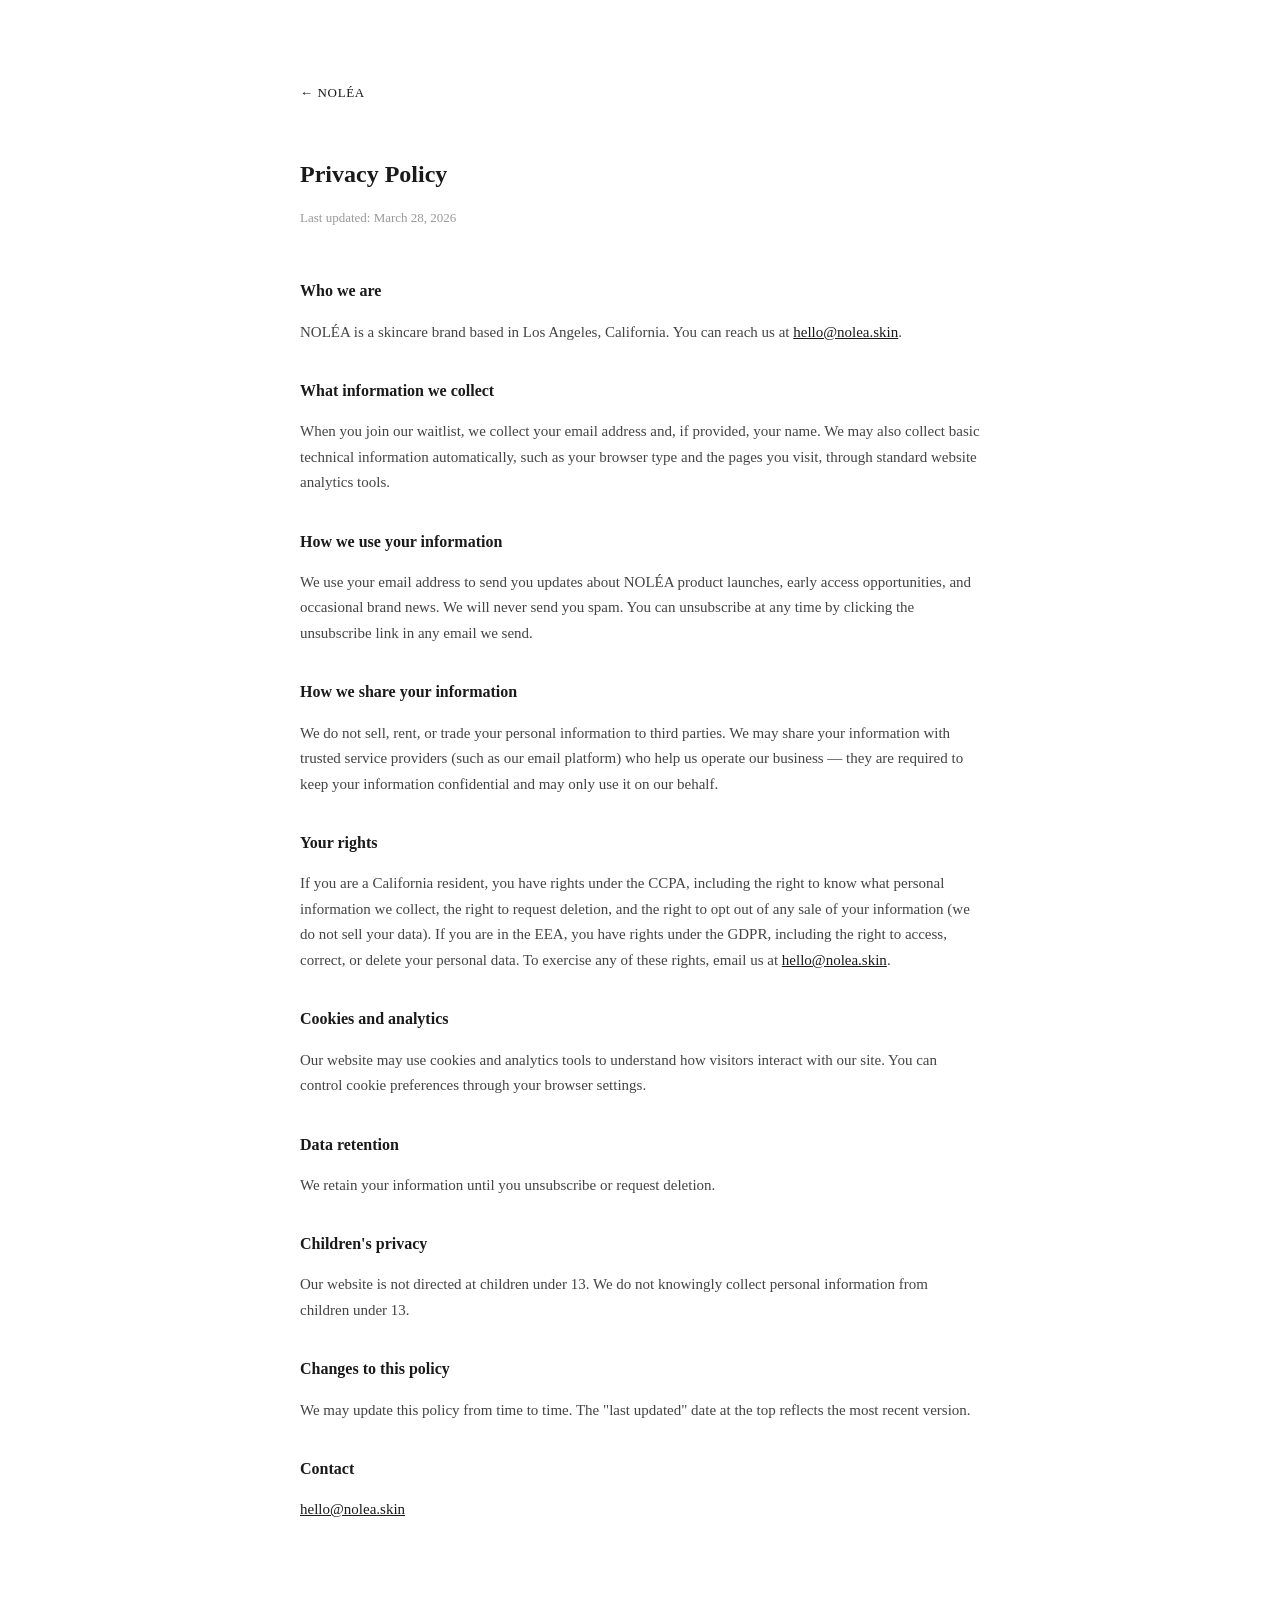
==== privacy/index.html @ 94cbcf1e "Create index.html" ====
<!DOCTYPE html>
<html lang="en">
<head>
  <meta charset="UTF-8" />
  <meta name="viewport" content="width=device-width, initial-scale=1.0" />
  <title>Privacy Policy | NOLÉA</title>
  <style>
    body {
      font-family: inherit;
      max-width: 680px;
      margin: 80px auto;
      padding: 0 24px 80px;
      color: #1a1a1a;
      line-height: 1.7;
      font-size: 15px;
    }
    h1 { font-size: 1.5rem; margin-bottom: 4px; }
    h2 { font-size: 1rem; margin-top: 2rem; margin-bottom: 4px; }
    p, li { color: #444; }
    a { color: #1a1a1a; }
    .meta { color: #999; font-size: 13px; margin-bottom: 48px; }
    nav { margin-bottom: 48px; }
    nav a { text-decoration: none; font-size: 13px; letter-spacing: 0.05em; text-transform: uppercase; }
  </style>
</head>
<body>
  <nav><a href="/">← NOLÉA</a></nav>
  <h1>Privacy Policy</h1>
  <p class="meta">Last updated: March 28, 2026</p>

  <h2>Who we are</h2>
  <p>NOLÉA is a skincare brand based in Los Angeles, California. You can reach us at <a href="mailto:hello@nolea.skin">hello@nolea.skin</a>.</p>

  <h2>What information we collect</h2>
  <p>When you join our waitlist, we collect your email address and, if provided, your name. We may also collect basic technical information automatically, such as your browser type and the pages you visit, through standard website analytics tools.</p>

  <h2>How we use your information</h2>
  <p>We use your email address to send you updates about NOLÉA product launches, early access opportunities, and occasional brand news. We will never send you spam. You can unsubscribe at any time by clicking the unsubscribe link in any email we send.</p>

  <h2>How we share your information</h2>
  <p>We do not sell, rent, or trade your personal information to third parties. We may share your information with trusted service providers (such as our email platform) who help us operate our business — they are required to keep your information confidential and may only use it on our behalf.</p>

  <h2>Your rights</h2>
  <p>If you are a California resident, you have rights under the CCPA, including the right to know what personal information we collect, the right to request deletion, and the right to opt out of any sale of your information (we do not sell your data). If you are in the EEA, you have rights under the GDPR, including the right to access, correct, or delete your personal data. To exercise any of these rights, email us at <a href="mailto:hello@nolea.skin">hello@nolea.skin</a>.</p>

  <h2>Cookies and analytics</h2>
  <p>Our website may use cookies and analytics tools to understand how visitors interact with our site. You can control cookie preferences through your browser settings.</p>

  <h2>Data retention</h2>
  <p>We retain your information until you unsubscribe or request deletion.</p>

  <h2>Children's privacy</h2>
  <p>Our website is not directed at children under 13. We do not knowingly collect personal information from children under 13.</p>

  <h2>Changes to this policy</h2>
  <p>We may update this policy from time to time. The "last updated" date at the top reflects the most recent version.</p>

  <h2>Contact</h2>
  <p><a href="mailto:hello@nolea.skin">hello@nolea.skin</a></p>
</body>
</html>
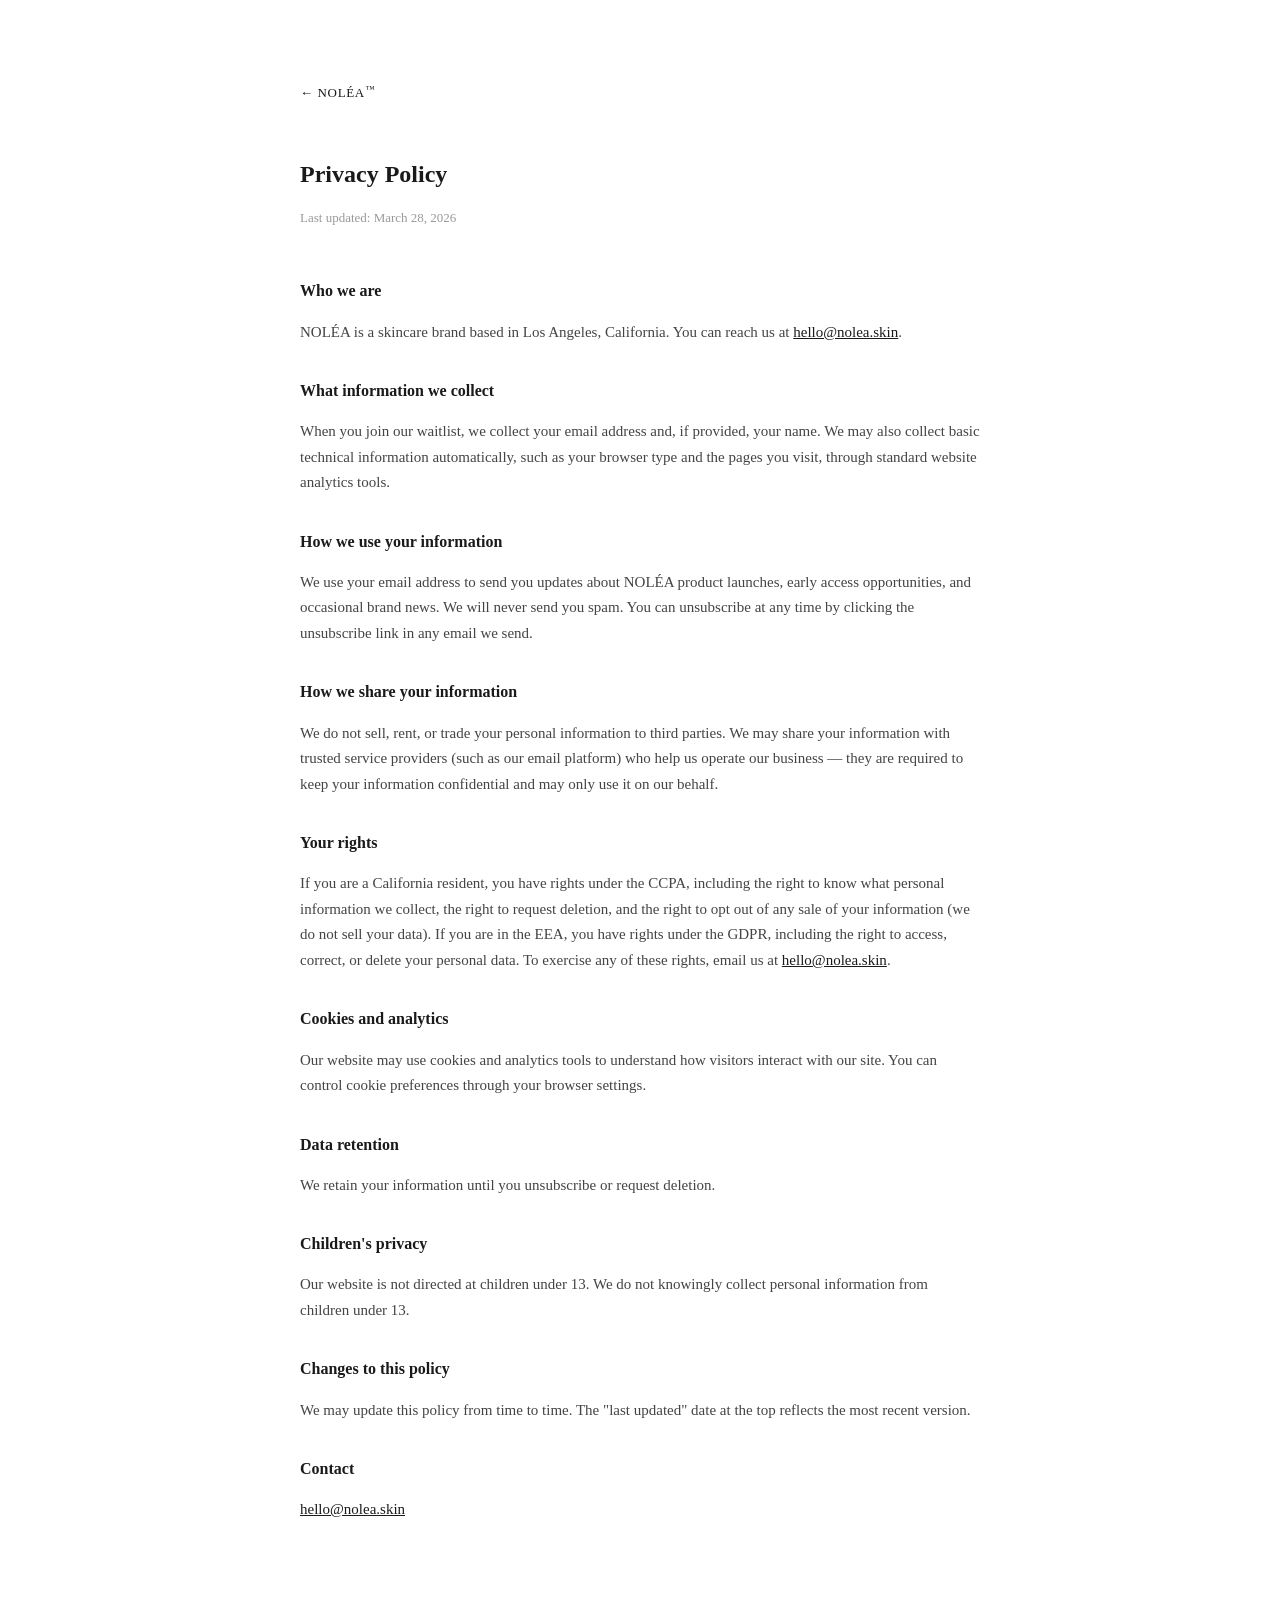
==== commit e3814731: "Add TM trademark symbol to brand name Adds a visually small accessible superscript trademark mark ne" ====
--- a/privacy/index.html
+++ b/privacy/index.html
@@ -3,7 +3,7 @@
 <head>
   <meta charset="UTF-8" />
   <meta name="viewport" content="width=device-width, initial-scale=1.0" />
-  <title>Privacy Policy | NOLÉA</title>
+  <title>Privacy Policy | NOLÉA™</title>
   <style>
     body {
       font-family: inherit;
@@ -24,7 +24,7 @@
   </style>
 </head>
 <body>
-  <nav><a href="/">← NOLÉA</a></nav>
+  <nav><a href="/">← NOLÉA<sup aria-label="trademark" style="font-size:0.7em; vertical-align:super; margin-left:1px;">™</sup></a></nav>
   <h1>Privacy Policy</h1>
   <p class="meta">Last updated: March 28, 2026</p>
 
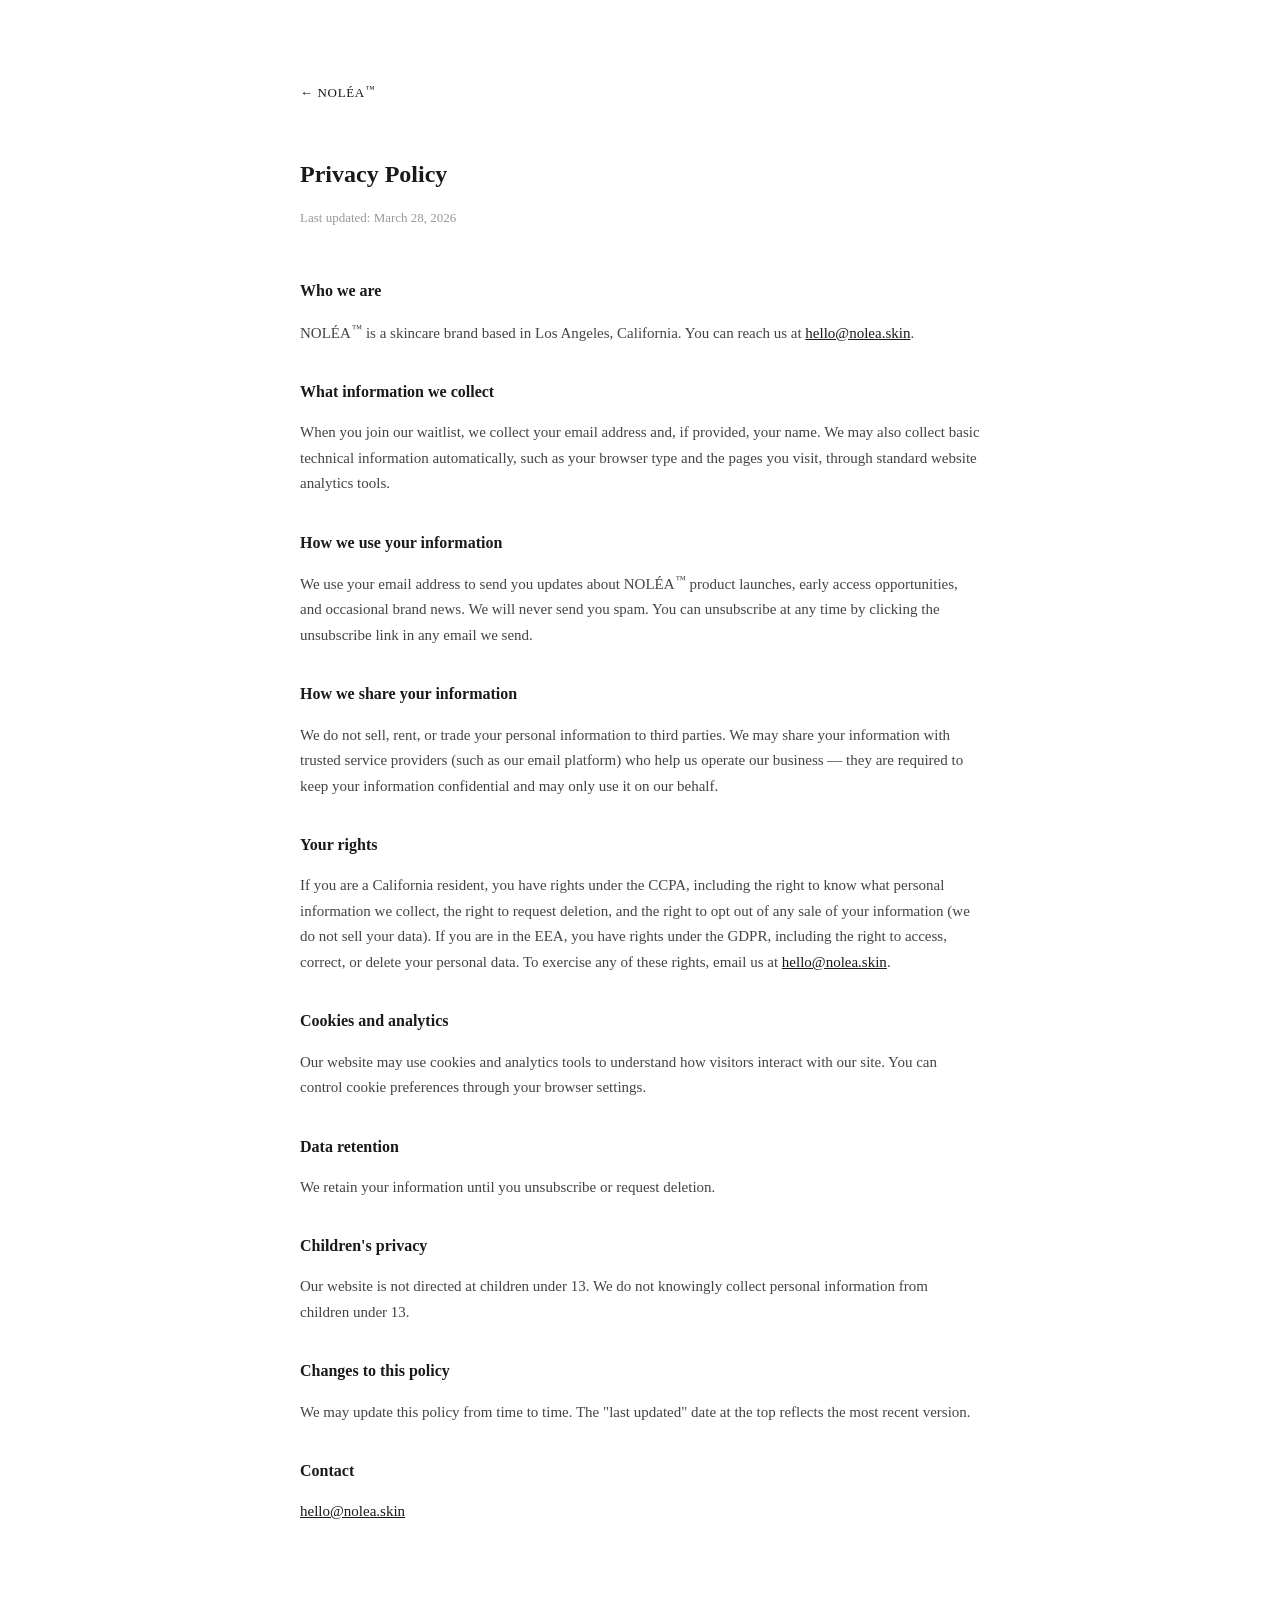
==== commit f80b977c: "Add TM trademark to all visible NOLÉA mentions Extend trademark superscript to body paragraphs (foun" ====
--- a/privacy/index.html
+++ b/privacy/index.html
@@ -29,13 +29,13 @@
   <p class="meta">Last updated: March 28, 2026</p>
 
   <h2>Who we are</h2>
-  <p>NOLÉA is a skincare brand based in Los Angeles, California. You can reach us at <a href="mailto:hello@nolea.skin">hello@nolea.skin</a>.</p>
+  <p>NOLÉA<sup aria-label="trademark" style="font-size:0.7em; vertical-align:super; margin-left:1px;">™</sup> is a skincare brand based in Los Angeles, California. You can reach us at <a href="mailto:hello@nolea.skin">hello@nolea.skin</a>.</p>
 
   <h2>What information we collect</h2>
   <p>When you join our waitlist, we collect your email address and, if provided, your name. We may also collect basic technical information automatically, such as your browser type and the pages you visit, through standard website analytics tools.</p>
 
   <h2>How we use your information</h2>
-  <p>We use your email address to send you updates about NOLÉA product launches, early access opportunities, and occasional brand news. We will never send you spam. You can unsubscribe at any time by clicking the unsubscribe link in any email we send.</p>
+  <p>We use your email address to send you updates about NOLÉA<sup aria-label="trademark" style="font-size:0.7em; vertical-align:super; margin-left:1px;">™</sup> product launches, early access opportunities, and occasional brand news. We will never send you spam. You can unsubscribe at any time by clicking the unsubscribe link in any email we send.</p>
 
   <h2>How we share your information</h2>
   <p>We do not sell, rent, or trade your personal information to third parties. We may share your information with trusted service providers (such as our email platform) who help us operate our business — they are required to keep your information confidential and may only use it on our behalf.</p>
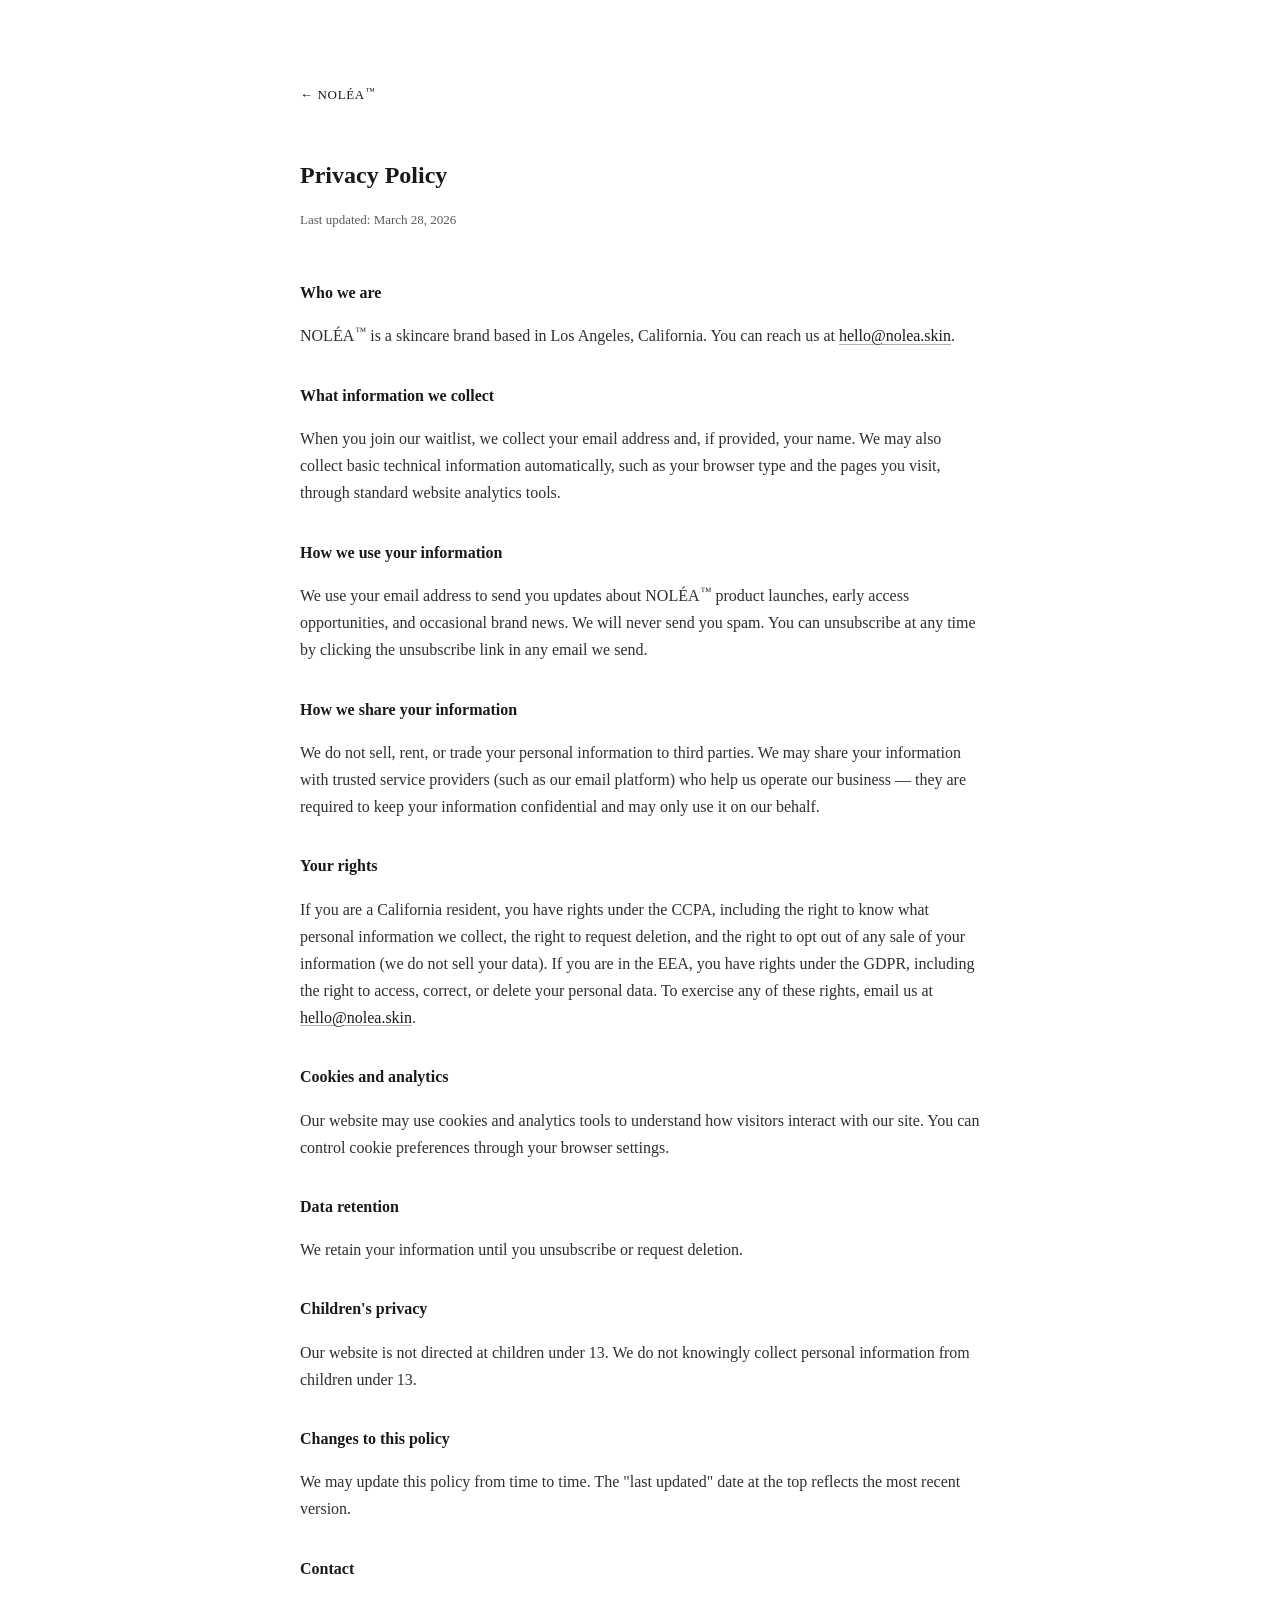
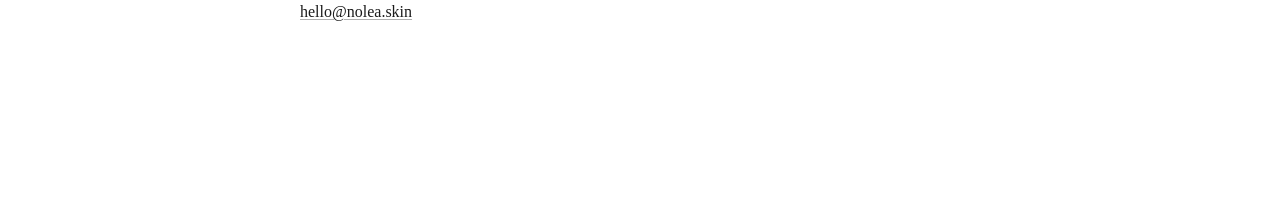
==== commit 8b3cdf3c: "Improve mobile text contrast and readability Strengthen muted/faint neutrals across the cream-on-dar" ====
--- a/privacy/index.html
+++ b/privacy/index.html
@@ -12,15 +12,21 @@
       padding: 0 24px 80px;
       color: #1a1a1a;
       line-height: 1.7;
-      font-size: 15px;
+      font-size: 16px;
     }
     h1 { font-size: 1.5rem; margin-bottom: 4px; }
     h2 { font-size: 1rem; margin-top: 2rem; margin-bottom: 4px; }
-    p, li { color: #444; }
-    a { color: #1a1a1a; }
-    .meta { color: #999; font-size: 13px; margin-bottom: 48px; }
+    p, li { color: #2f2f2f; }
+    a { color: #1a1a1a; text-decoration: underline; text-decoration-color: rgba(26,26,26,0.35); text-underline-offset: 2px; }
+    a:hover { text-decoration-color: rgba(26,26,26,0.8); }
+    .meta { color: #5a5a5a; font-size: 13px; margin-bottom: 48px; }
     nav { margin-bottom: 48px; }
     nav a { text-decoration: none; font-size: 13px; letter-spacing: 0.05em; text-transform: uppercase; }
+    @media (max-width: 640px) {
+      body { margin: 48px auto; font-size: 16px; }
+      p, li { color: #262626; }
+      .meta { color: #4a4a4a; }
+    }
   </style>
 </head>
 <body>
